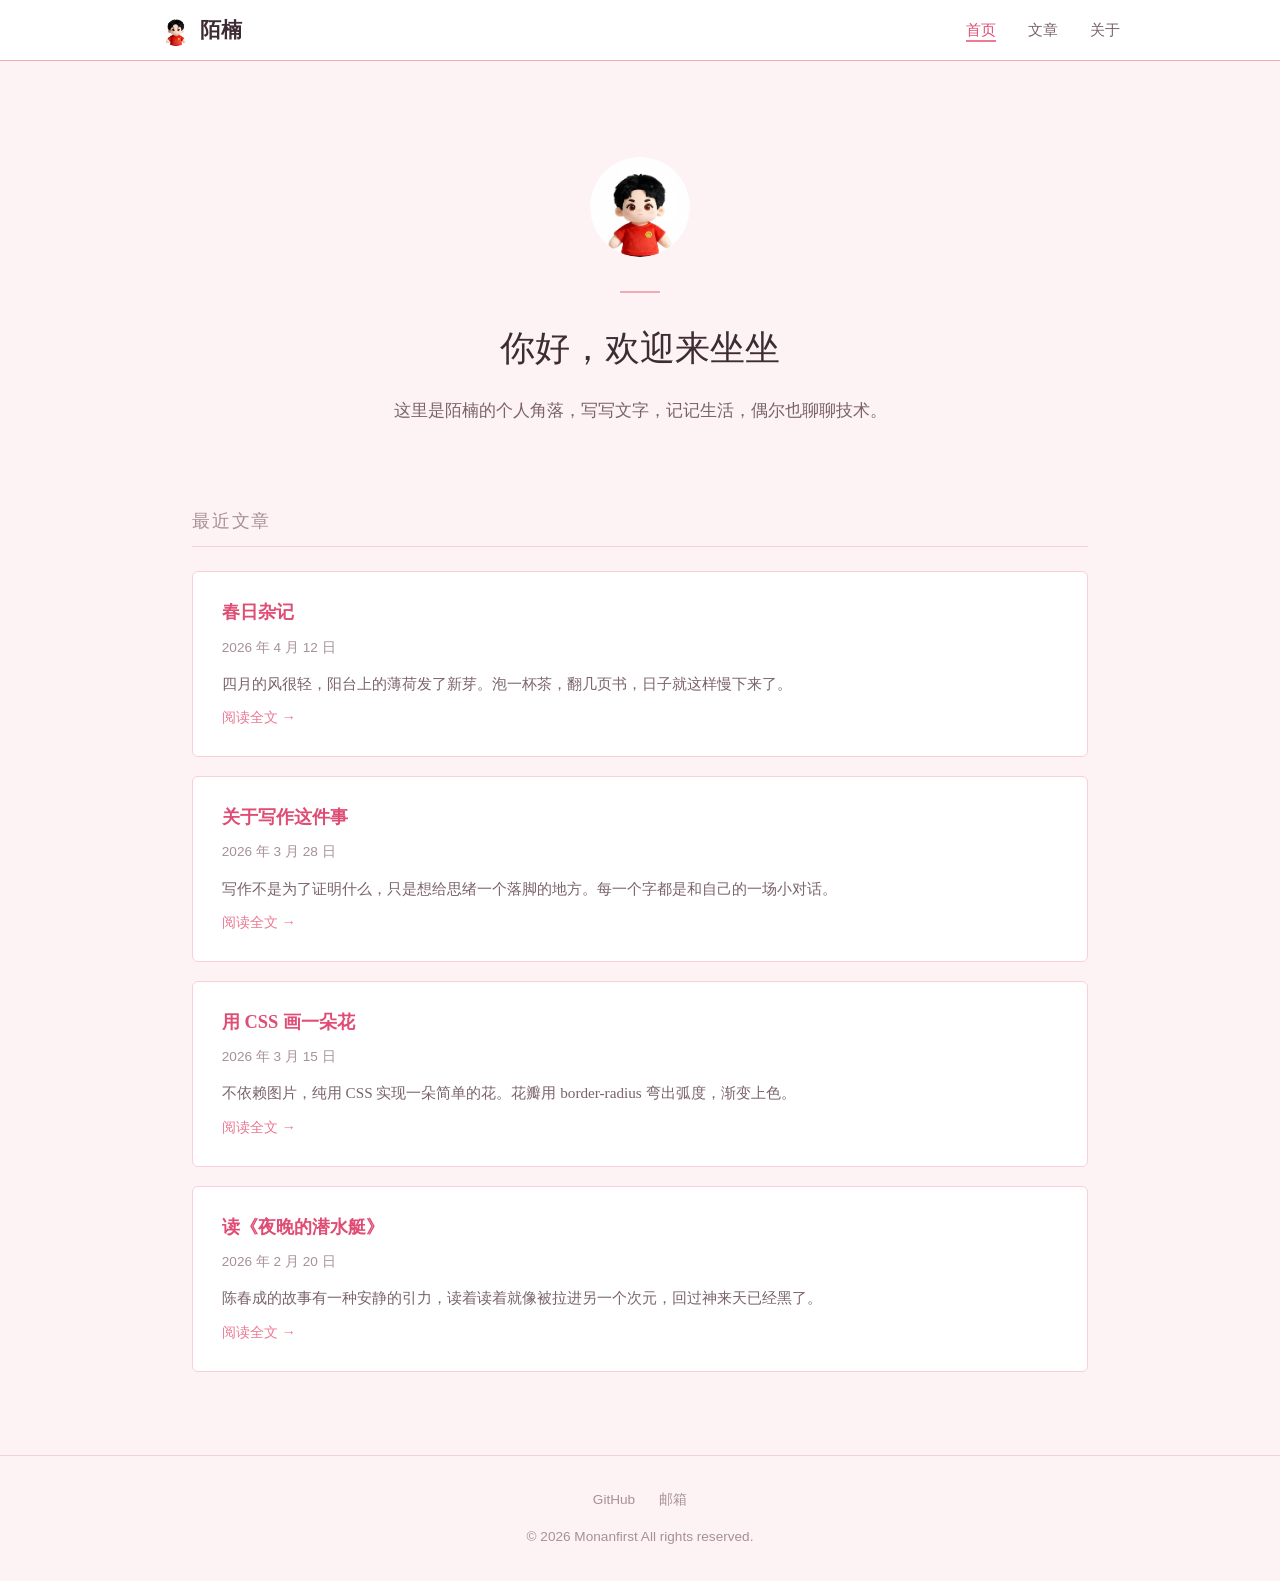
==== index.html @ 0c8dd67f "add avatar image to navbar, hero and about page" ====
<!DOCTYPE html>
<html lang="zh-CN">
<head>
  <meta charset="UTF-8">
  <meta name="viewport" content="width=device-width, initial-scale=1.0">
  <title>陌楠的博客</title>
  <link rel="stylesheet" href="css/style.css">
</head>
<body>
  <nav class="navbar">
    <div class="navbar-inner">
      <a href="index.html" class="navbar-brand"><img src="pic/touxiang.png" alt="陌楠">陌楠</a>
      <ul class="navbar-links">
        <li><a href="index.html" class="active">首页</a></li>
        <li><a href="posts.html">文章</a></li>
        <li><a href="about.html">关于</a></li>
      </ul>
    </div>
  </nav>

  <div class="container">
    <div class="hero">
      <img src="pic/touxiang.png" alt="陌楠" class="hero-avatar">
      <div class="hero-line"></div>
      <h1>你好，欢迎来坐坐</h1>
      <p>这里是陌楠的个人角落，写写文字，记记生活，偶尔也聊聊技术。</p>
    </div>

    <div class="section-title">最近文章</div>

    <a href="post1.html" class="post-card" style="display:block;">
      <h3>春日杂记</h3>
      <div class="post-meta">2026 年 4 月 12 日</div>
      <p>四月的风很轻，阳台上的薄荷发了新芽。泡一杯茶，翻几页书，日子就这样慢下来了。</p>
      <span class="read-more">阅读全文 →</span>
    </a>

    <a href="post2.html" class="post-card" style="display:block;">
      <h3>关于写作这件事</h3>
      <div class="post-meta">2026 年 3 月 28 日</div>
      <p>写作不是为了证明什么，只是想给思绪一个落脚的地方。每一个字都是和自己的一场小对话。</p>
      <span class="read-more">阅读全文 →</span>
    </a>

    <a href="post3.html" class="post-card" style="display:block;">
      <h3>用 CSS 画一朵花</h3>
      <div class="post-meta">2026 年 3 月 15 日</div>
      <p>不依赖图片，纯用 CSS 实现一朵简单的花。花瓣用 border-radius 弯出弧度，渐变上色。</p>
      <span class="read-more">阅读全文 →</span>
    </a>

    <a href="post4.html" class="post-card" style="display:block;">
      <h3>读《夜晚的潜水艇》</h3>
      <div class="post-meta">2026 年 2 月 20 日</div>
      <p>陈春成的故事有一种安静的引力，读着读着就像被拉进另一个次元，回过神来天已经黑了。</p>
      <span class="read-more">阅读全文 →</span>
    </a>
  </div>

  <footer class="footer">
    <div class="footer-links">
      <a href="https://github.com/monanfirst" target="_blank">GitHub</a>
      <a href="mailto:monanfirst@qq.com">邮箱</a>
    </div>
    <p>© 2026 Monanfirst All rights reserved.</p>
  </footer>
</body>
</html>
---- css/style.css ----
/* 基础重置 */
* {
  margin: 0;
  padding: 0;
  box-sizing: border-box;
}

:root {
  --pink-50: #fdf2f4;
  --pink-100: #fce7eb;
  --pink-200: #f9d0d9;
  --pink-300: #f4a9b8;
  --pink-400: #ec7a94;
  --pink-500: #df4d74;
  --pink-600: #cc2a5e;
  --text-primary: #3d2c33;
  --text-secondary: #7a636b;
  --text-light: #a89099;
  --bg-main: #fdf2f4;
  --bg-card: #ffffff;
  --border-color: #f4a9b8;
}

body {
  font-family: 'Georgia', 'Noto Serif SC', serif;
  background-color: var(--bg-main);
  color: var(--text-primary);
  line-height: 1.8;
  min-height: 100vh;
}

a {
  color: var(--pink-500);
  text-decoration: none;
  transition: color 0.2s;
}

a:hover {
  color: var(--pink-600);
}

/* 导航栏 */
.navbar {
  background: var(--bg-card);
  border-bottom: 1px solid var(--border-color);
  padding: 0 2rem;
  position: sticky;
  top: 0;
  z-index: 100;
}

.navbar-inner {
  max-width: 960px;
  margin: 0 auto;
  display: flex;
  justify-content: space-between;
  align-items: center;
  height: 60px;
}

.navbar-brand {
  font-size: 1.3rem;
  font-weight: bold;
  color: var(--text-primary);
  letter-spacing: 0.02em;
  display: flex;
  align-items: center;
  gap: 8px;
}

.navbar-brand img {
  width: 32px;
  height: 32px;
  border-radius: 50%;
  object-fit: cover;
}

.navbar-brand:hover {
  color: var(--pink-500);
}

.navbar-links {
  display: flex;
  gap: 2rem;
  list-style: none;
}

.navbar-links a {
  color: var(--text-secondary);
  font-size: 0.95rem;
  font-family: -apple-system, 'Segoe UI', sans-serif;
  position: relative;
  padding-bottom: 2px;
}

.navbar-links a::after {
  content: '';
  position: absolute;
  bottom: -2px;
  left: 0;
  width: 0;
  height: 1.5px;
  background: var(--pink-400);
  transition: width 0.25s;
}

.navbar-links a:hover::after,
.navbar-links a.active::after {
  width: 100%;
}

.navbar-links a.active {
  color: var(--pink-500);
}

/* 主内容区 */
.container {
  max-width: 960px;
  margin: 0 auto;
  padding: 2rem;
}

/* 首页 Hero */
.hero {
  text-align: center;
  padding: 4rem 1rem 3rem;
}

.hero h1 {
  font-size: 2.2rem;
  color: var(--text-primary);
  margin-bottom: 1rem;
  font-weight: normal;
}

.hero p {
  font-size: 1.05rem;
  color: var(--text-secondary);
  max-width: 520px;
  margin: 0 auto 2rem;
}

.hero-line {
  width: 40px;
  height: 2px;
  background: var(--pink-300);
  margin: 0 auto 1.5rem;
}

.hero-avatar {
  width: 100px;
  height: 100px;
  border-radius: 50%;
  object-fit: cover;
  margin-bottom: 1.5rem;
}

/* 文章卡片 */
.section-title {
  font-size: 1.1rem;
  color: var(--text-light);
  font-family: -apple-system, 'Segoe UI', sans-serif;
  text-transform: uppercase;
  letter-spacing: 0.1em;
  margin-bottom: 1.5rem;
  padding-bottom: 0.5rem;
  border-bottom: 1px solid var(--pink-200);
}

.post-card {
  background: var(--bg-card);
  border: 1px solid var(--pink-200);
  border-radius: 6px;
  padding: 1.5rem 1.8rem;
  margin-bottom: 1.2rem;
  transition: border-color 0.2s, box-shadow 0.2s;
}

.post-card:hover {
  border-color: var(--pink-300);
  box-shadow: 0 2px 12px rgba(236, 122, 148, 0.1);
}

.post-card h3 {
  font-size: 1.15rem;
  margin-bottom: 0.4rem;
}

.post-card h3 a {
  color: var(--text-primary);
}

.post-card h3 a:hover {
  color: var(--pink-500);
}

.post-meta {
  font-size: 0.85rem;
  color: var(--text-light);
  font-family: -apple-system, 'Segoe UI', sans-serif;
  margin-bottom: 0.6rem;
}

.post-card p {
  font-size: 0.95rem;
  color: var(--text-secondary);
}

.read-more {
  display: inline-block;
  margin-top: 0.5rem;
  font-size: 0.88rem;
  font-family: -apple-system, 'Segoe UI', sans-serif;
  color: var(--pink-400);
}

/* 文章详情页 */
.article-header {
  padding: 3rem 0 2rem;
  border-bottom: 1px solid var(--pink-200);
  margin-bottom: 2rem;
}

.article-header h1 {
  font-size: 1.9rem;
  font-weight: normal;
  margin-bottom: 0.6rem;
}

.article-content {
  max-width: 680px;
  margin: 0 auto;
  padding-bottom: 3rem;
}

.article-content h2 {
  font-size: 1.35rem;
  margin: 2rem 0 0.8rem;
  font-weight: normal;
  color: var(--pink-600);
}

.article-content p {
  margin-bottom: 1.2rem;
  font-size: 1rem;
  color: var(--text-secondary);
}

.article-content blockquote {
  border-left: 3px solid var(--pink-300);
  padding: 0.5rem 1.2rem;
  margin: 1.5rem 0;
  color: var(--text-secondary);
  background: var(--pink-50);
  border-radius: 0 4px 4px 0;
}

.article-content code {
  background: var(--pink-100);
  padding: 2px 6px;
  border-radius: 3px;
  font-size: 0.9em;
}

.article-content ul, .article-content ol {
  margin: 1rem 0 1.2rem 1.5rem;
  color: var(--text-secondary);
}

.article-content li {
  margin-bottom: 0.4rem;
}

.article-nav {
  display: flex;
  justify-content: space-between;
  padding-top: 2rem;
  border-top: 1px solid var(--pink-200);
  font-family: -apple-system, 'Segoe UI', sans-serif;
  font-size: 0.9rem;
}

/* 关于页 */
.about-header {
  text-align: center;
  padding: 3rem 0 2rem;
}

.about-avatar {
  width: 120px;
  height: 120px;
  border-radius: 50%;
  object-fit: cover;
  margin: 0 auto 1.5rem;
  display: block;
}

.about-header h1 {
  font-size: 1.8rem;
  font-weight: normal;
  margin-bottom: 0.5rem;
}

.about-header p {
  color: var(--text-secondary);
  font-size: 1rem;
}

.about-content {
  max-width: 600px;
  margin: 0 auto;
}

.about-section {
  margin-bottom: 2.5rem;
}

.about-section h2 {
  font-size: 1.15rem;
  color: var(--pink-500);
  margin-bottom: 0.8rem;
  font-weight: normal;
}

.about-section p {
  color: var(--text-secondary);
  font-size: 0.98rem;
  margin-bottom: 0.6rem;
}

.about-tags {
  display: flex;
  flex-wrap: wrap;
  gap: 0.5rem;
}

.tag {
  display: inline-block;
  padding: 4px 14px;
  background: var(--pink-100);
  color: var(--pink-600);
  border-radius: 20px;
  font-size: 0.85rem;
  font-family: -apple-system, 'Segoe UI', sans-serif;
}

/* 页脚 */
.footer {
  text-align: center;
  padding: 2rem;
  color: var(--text-light);
  font-size: 0.85rem;
  font-family: -apple-system, 'Segoe UI', sans-serif;
  border-top: 1px solid var(--pink-200);
  margin-top: 2rem;
}

.footer a {
  color: var(--text-light);
}

.footer a:hover {
  color: var(--pink-400);
}

.footer-links {
  display: flex;
  justify-content: center;
  gap: 1.5rem;
  margin-bottom: 0.8rem;
}

/* 响应式 */
@media (max-width: 640px) {
  .navbar-inner {
    flex-direction: column;
    height: auto;
    padding: 0.8rem 0;
    gap: 0.5rem;
  }

  .navbar-links {
    gap: 1.2rem;
  }

  .hero h1 {
    font-size: 1.7rem;
  }

  .container {
    padding: 1.2rem;
  }

  .article-nav {
    flex-direction: column;
    gap: 0.8rem;
  }
}
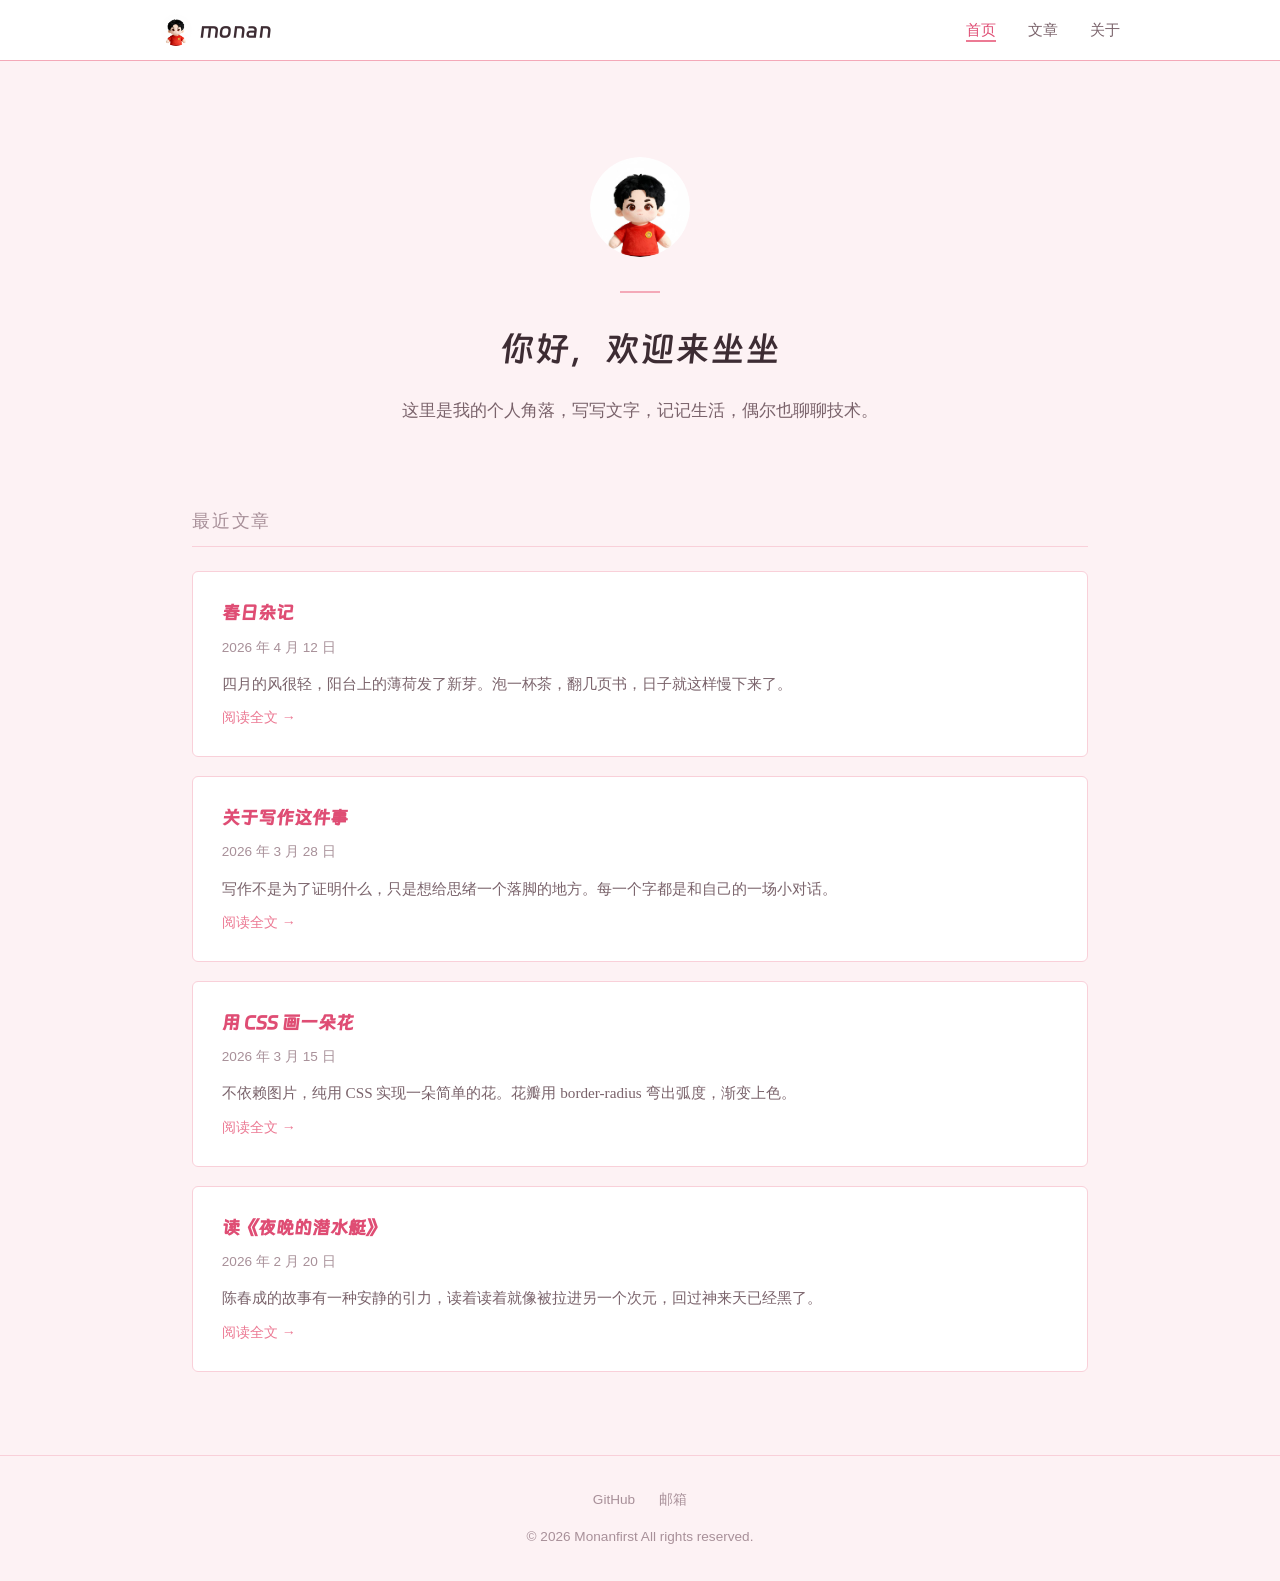
==== commit f1cab1e3: "add DingTalk Progress font for site titles" ====
--- a/index.html
+++ b/index.html
@@ -9,7 +9,7 @@
 <body>
   <nav class="navbar">
     <div class="navbar-inner">
-      <a href="index.html" class="navbar-brand"><img src="pic/touxiang.png" alt="陌楠">陌楠</a>
+      <a href="index.html" class="navbar-brand"><img src="pic/touxiang.png" alt="你看啥">monan</a>
       <ul class="navbar-links">
         <li><a href="index.html" class="active">首页</a></li>
         <li><a href="posts.html">文章</a></li>
@@ -20,10 +20,10 @@
 
   <div class="container">
     <div class="hero">
-      <img src="pic/touxiang.png" alt="陌楠" class="hero-avatar">
+      <img src="pic/touxiang.png" alt=" " class="hero-avatar">
       <div class="hero-line"></div>
       <h1>你好，欢迎来坐坐</h1>
-      <p>这里是陌楠的个人角落，写写文字，记记生活，偶尔也聊聊技术。</p>
+      <p>这里是我的个人角落，写写文字，记记生活，偶尔也聊聊技术。</p>
     </div>
 
     <div class="section-title">最近文章</div>
--- a/css/style.css
+++ b/css/style.css
@@ -1,3 +1,12 @@
+/* 自定义字体 */
+@font-face {
+  font-family: 'DingTalk';
+  src: url('../zt/dingdingjinbuti.ttf') format('truetype');
+  font-weight: normal;
+  font-style: normal;
+  font-display: swap;
+}
+
 /* 基础重置 */
 * {
   margin: 0;
@@ -59,8 +68,8 @@
 }
 
 .navbar-brand {
+  font-family: 'DingTalk', 'Georgia', 'Noto Serif SC', serif;
   font-size: 1.3rem;
-  font-weight: bold;
   color: var(--text-primary);
   letter-spacing: 0.02em;
   display: flex;
@@ -127,6 +136,7 @@
 }
 
 .hero h1 {
+  font-family: 'DingTalk', 'Georgia', 'Noto Serif SC', serif;
   font-size: 2.2rem;
   color: var(--text-primary);
   margin-bottom: 1rem;
@@ -182,6 +192,7 @@
 }
 
 .post-card h3 {
+  font-family: 'DingTalk', 'Georgia', 'Noto Serif SC', serif;
   font-size: 1.15rem;
   margin-bottom: 0.4rem;
 }
@@ -222,6 +233,7 @@
 }
 
 .article-header h1 {
+  font-family: 'DingTalk', 'Georgia', 'Noto Serif SC', serif;
   font-size: 1.9rem;
   font-weight: normal;
   margin-bottom: 0.6rem;
@@ -234,6 +246,7 @@
 }
 
 .article-content h2 {
+  font-family: 'DingTalk', 'Georgia', 'Noto Serif SC', serif;
   font-size: 1.35rem;
   margin: 2rem 0 0.8rem;
   font-weight: normal;
@@ -296,6 +309,7 @@
 }
 
 .about-header h1 {
+  font-family: 'DingTalk', 'Georgia', 'Noto Serif SC', serif;
   font-size: 1.8rem;
   font-weight: normal;
   margin-bottom: 0.5rem;
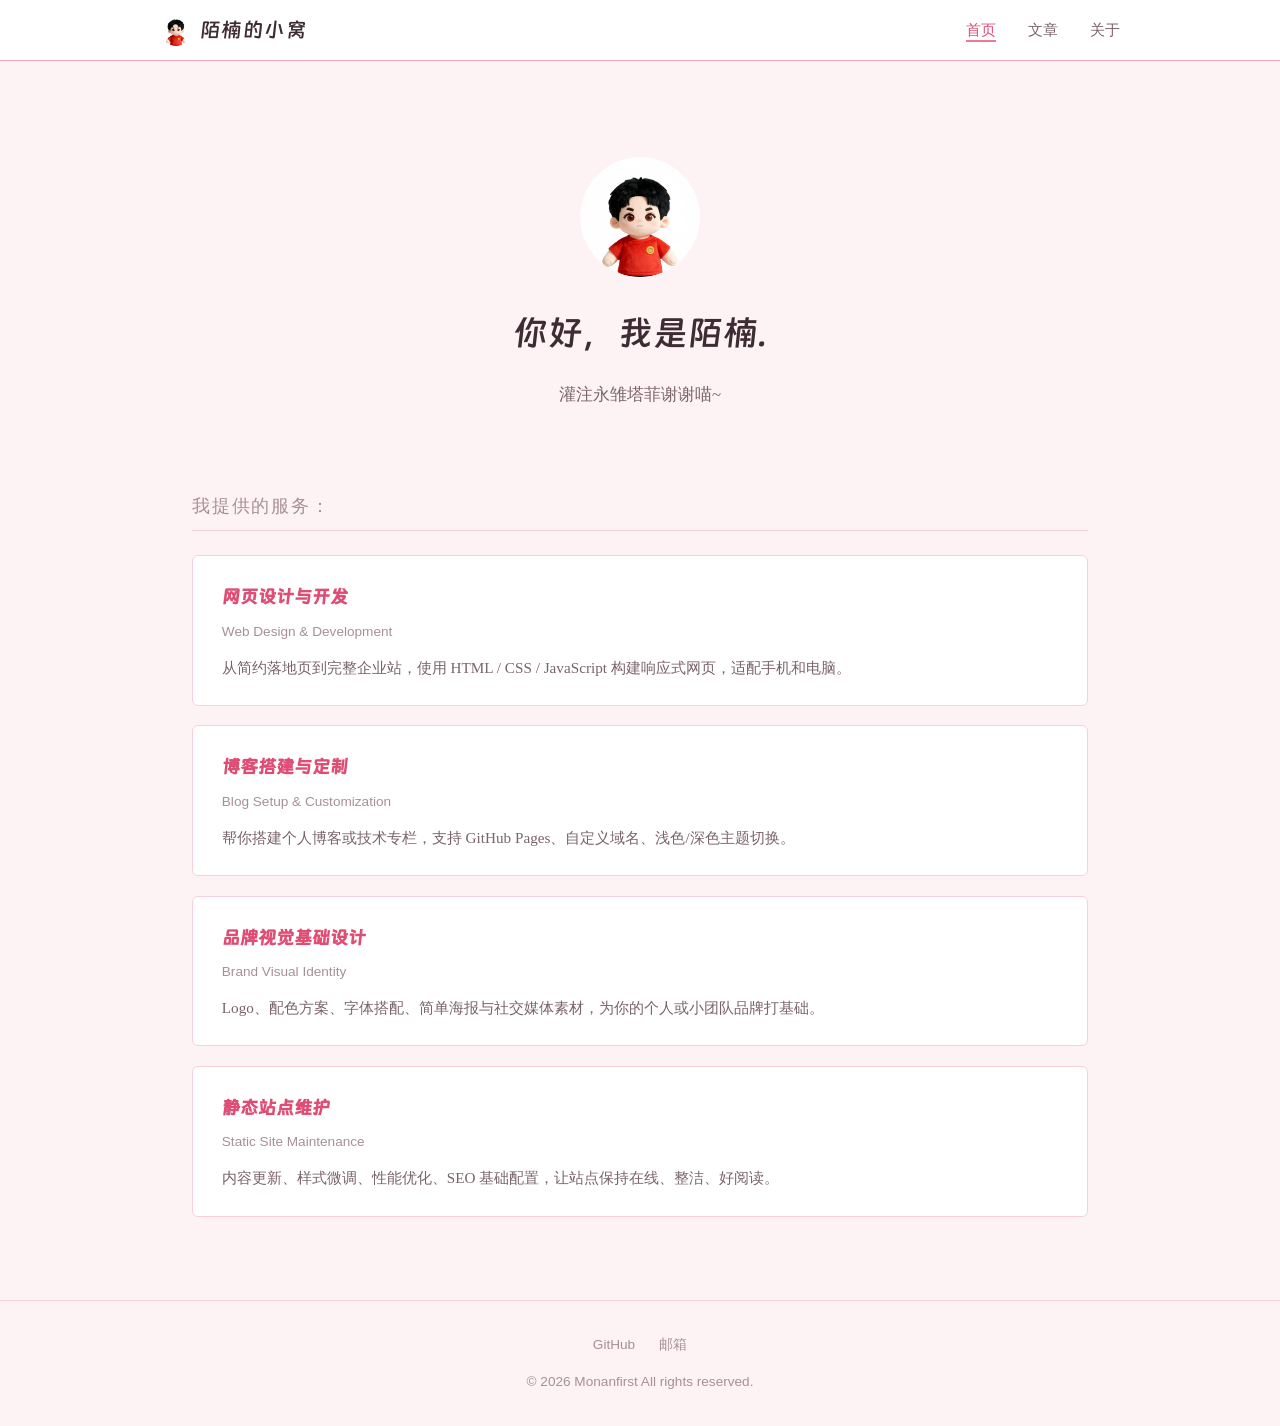
==== commit 1ce0a759: "change homepage from blog index to services page" ====
--- a/index.html
+++ b/index.html
@@ -9,7 +9,7 @@
 <body>
   <nav class="navbar">
     <div class="navbar-inner">
-      <a href="index.html" class="navbar-brand"><img src="pic/touxiang.png" alt="你看啥">monan</a>
+      <a href="index.html" class="navbar-brand"><img src="pic/touxiang.png" alt="你看啥">陌楠的小窝</a>
       <ul class="navbar-links">
         <li><a href="index.html" class="active">首页</a></li>
         <li><a href="posts.html">文章</a></li>
@@ -18,42 +18,37 @@
     </div>
   </nav>
 
-  <div class="container">
+   <div class="container">
     <div class="hero">
-      <img src="pic/touxiang.png" alt=" " class="hero-avatar">
-      <div class="hero-line"></div>
-      <h1>你好，欢迎来坐坐</h1>
-      <p>这里是我的个人角落，写写文字，记记生活，偶尔也聊聊技术。</p>
+     <img src="pic/touxiang.png" alt="陌楠" class="about-avatar">
+      <h1>你好，我是陌楠.</h1>
+      <p>灌注永雏塔菲谢谢喵~</p>
     </div>
 
-    <div class="section-title">最近文章</div>
+    <div class="section-title">我提供的服务：</div>
 
-    <a href="post1.html" class="post-card" style="display:block;">
-      <h3>春日杂记</h3>
-      <div class="post-meta">2026 年 4 月 12 日</div>
-      <p>四月的风很轻，阳台上的薄荷发了新芽。泡一杯茶，翻几页书，日子就这样慢下来了。</p>
-      <span class="read-more">阅读全文 →</span>
+    <a class="post-card" style="display:block;">
+      <h3>网页设计与开发</h3>
+      <div class="post-meta">Web Design & Development</div>
+      <p>从简约落地页到完整企业站，使用 HTML / CSS / JavaScript 构建响应式网页，适配手机和电脑。</p>
     </a>
 
-    <a href="post2.html" class="post-card" style="display:block;">
-      <h3>关于写作这件事</h3>
-      <div class="post-meta">2026 年 3 月 28 日</div>
-      <p>写作不是为了证明什么，只是想给思绪一个落脚的地方。每一个字都是和自己的一场小对话。</p>
-      <span class="read-more">阅读全文 →</span>
+    <a class="post-card" style="display:block;">
+      <h3>博客搭建与定制</h3>
+      <div class="post-meta">Blog Setup & Customization</div>
+      <p>帮你搭建个人博客或技术专栏，支持 GitHub Pages、自定义域名、浅色/深色主题切换。</p>
     </a>
 
-    <a href="post3.html" class="post-card" style="display:block;">
-      <h3>用 CSS 画一朵花</h3>
-      <div class="post-meta">2026 年 3 月 15 日</div>
-      <p>不依赖图片，纯用 CSS 实现一朵简单的花。花瓣用 border-radius 弯出弧度，渐变上色。</p>
-      <span class="read-more">阅读全文 →</span>
+    <a class="post-card" style="display:block;">
+      <h3>品牌视觉基础设计</h3>
+      <div class="post-meta">Brand Visual Identity</div>
+      <p>Logo、配色方案、字体搭配、简单海报与社交媒体素材，为你的个人或小团队品牌打基础。</p>
     </a>
 
-    <a href="post4.html" class="post-card" style="display:block;">
-      <h3>读《夜晚的潜水艇》</h3>
-      <div class="post-meta">2026 年 2 月 20 日</div>
-      <p>陈春成的故事有一种安静的引力，读着读着就像被拉进另一个次元，回过神来天已经黑了。</p>
-      <span class="read-more">阅读全文 →</span>
+    <a class="post-card" style="display:block;">
+      <h3>静态站点维护</h3>
+      <div class="post-meta">Static Site Maintenance</div>
+      <p>内容更新、样式微调、性能优化、SEO 基础配置，让站点保持在线、整洁、好阅读。</p>
     </a>
   </div>
 
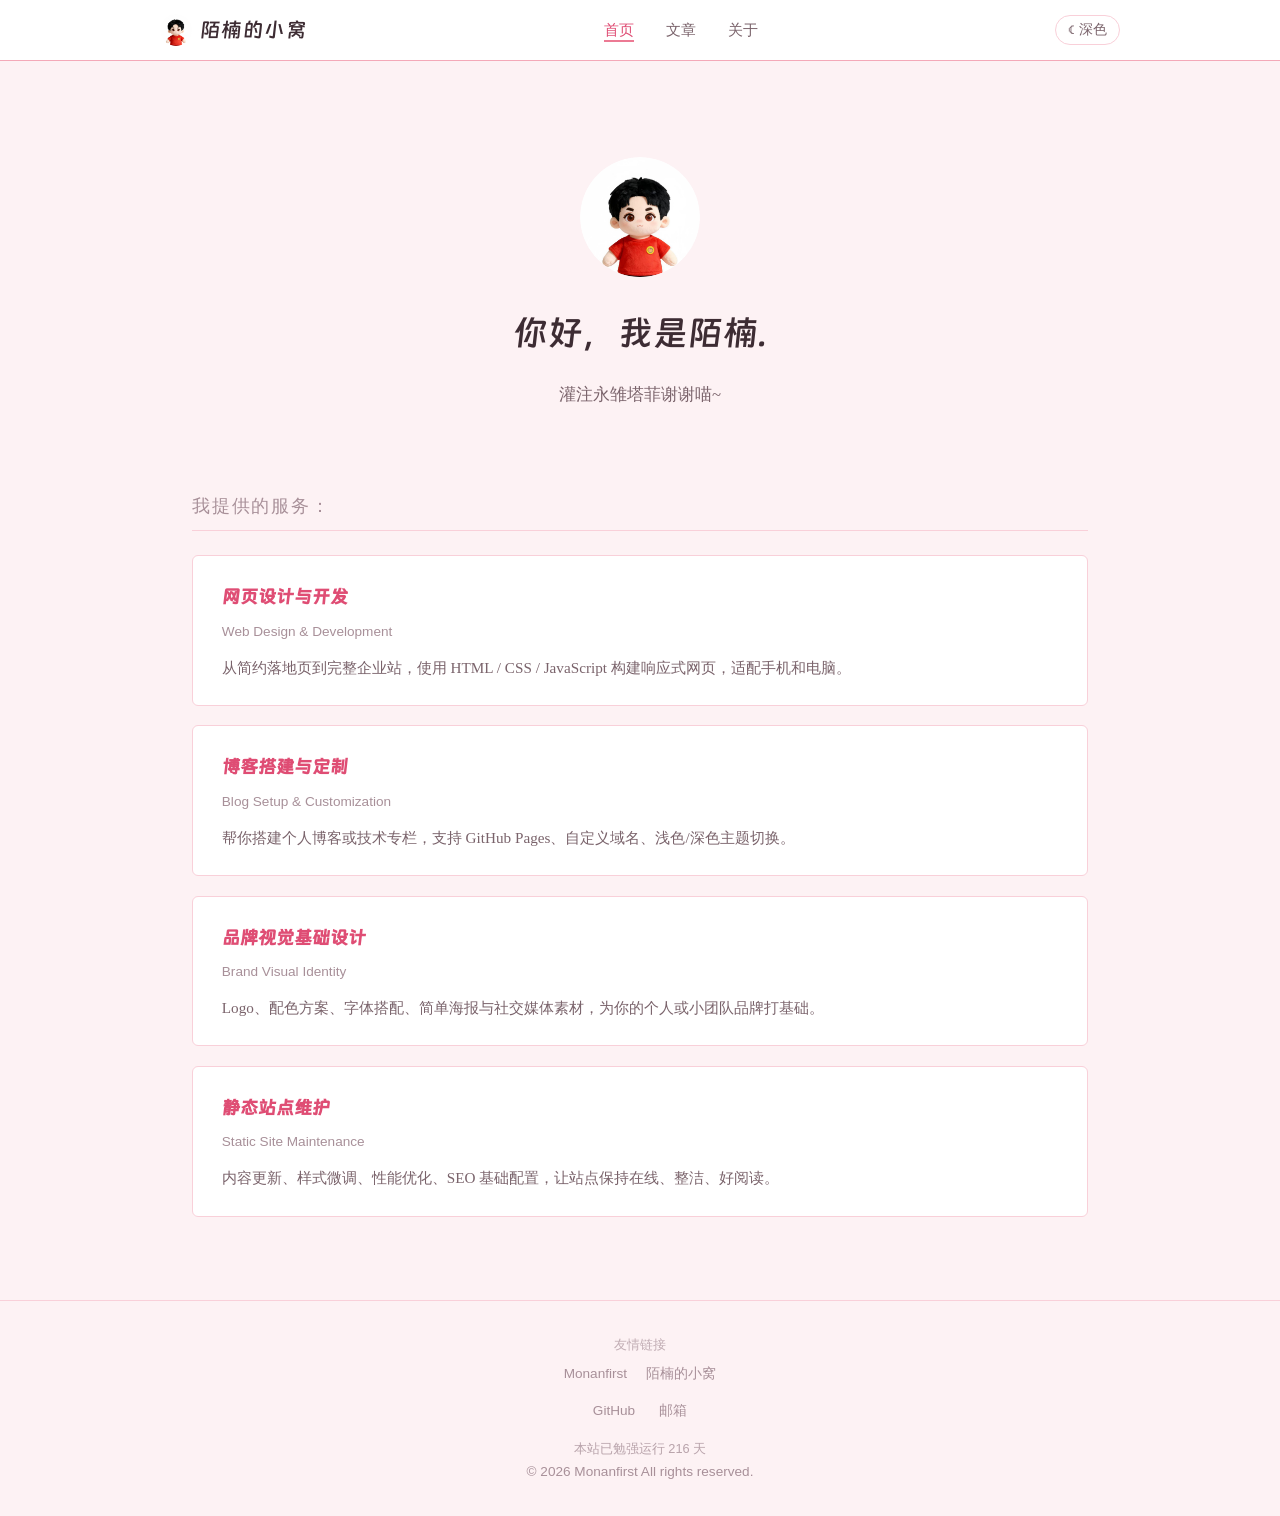
==== commit ed89bdd7: "add dark mode toggle, friend links, site running days counter" ====
--- a/index.html
+++ b/index.html
@@ -15,6 +15,7 @@
         <li><a href="posts.html">文章</a></li>
         <li><a href="about.html">关于</a></li>
       </ul>
+      <button class="dark-toggle" id="darkToggle">☾ 深色</button>
     </div>
   </nav>
 
@@ -53,11 +54,18 @@
   </div>
 
   <footer class="footer">
+    <div class="friend-title">友情链接</div>
+    <div class="friend-links">
+      <a href="https://github.com/monanfirst" target="_blank">Monanfirst</a>
+      <a href="https://monanfirst.github.io" target="_blank">陌楠的小窝</a>
+    </div>
     <div class="footer-links">
       <a href="https://github.com/monanfirst" target="_blank">GitHub</a>
       <a href="mailto:monanfirst@qq.com">邮箱</a>
     </div>
+    <div class="site-days" id="siteDays"></div>
     <p>© 2026 Monanfirst All rights reserved.</p>
   </footer>
+  <script src="js/script.js" defer></script>
 </body>
 </html>
--- a/css/style.css
+++ b/css/style.css
@@ -28,6 +28,27 @@
   --bg-main: #fdf2f4;
   --bg-card: #ffffff;
   --border-color: #f4a9b8;
+  --bg-code: #fce7eb;
+  --shadow-card: rgba(236, 122, 148, 0.1);
+}
+
+/* 深色模式 */
+.dark-mode {
+  --pink-50: #2a1a1f;
+  --pink-100: #3d2430;
+  --pink-200: #5a3545;
+  --pink-300: #c27e8e;
+  --pink-400: #e08a9c;
+  --pink-500: #f09dae;
+  --pink-600: #f5b0c0;
+  --text-primary: #e8d5db;
+  --text-secondary: #c4a6b0;
+  --text-light: #a07f8a;
+  --bg-main: #1a1014;
+  --bg-card: #26181e;
+  --border-color: #5a3545;
+  --bg-code: #3d2430;
+  --shadow-card: rgba(236, 122, 148, 0.05);
 }
 
 body {
@@ -122,6 +143,25 @@
   color: var(--pink-500);
 }
 
+/* 深色模式切换按钮 */
+.dark-toggle {
+  background: none;
+  border: 1px solid var(--pink-200);
+  border-radius: 20px;
+  padding: 3px 12px;
+  cursor: pointer;
+  font-size: 0.85rem;
+  font-family: -apple-system, 'Segoe UI', sans-serif;
+  color: var(--text-secondary);
+  transition: background 0.2s, color 0.2s;
+  line-height: 1.6;
+}
+
+.dark-toggle:hover {
+  background: var(--pink-100);
+  color: var(--pink-500);
+}
+
 /* 主内容区 */
 .container {
   max-width: 960px;
@@ -188,7 +228,7 @@
 
 .post-card:hover {
   border-color: var(--pink-300);
-  box-shadow: 0 2px 12px rgba(236, 122, 148, 0.1);
+  box-shadow: 0 2px 12px var(--shadow-card);
 }
 
 .post-card h3 {
@@ -264,12 +304,12 @@
   padding: 0.5rem 1.2rem;
   margin: 1.5rem 0;
   color: var(--text-secondary);
-  background: var(--pink-50);
+  background: var(--bg-code);
   border-radius: 0 4px 4px 0;
 }
 
 .article-content code {
-  background: var(--pink-100);
+  background: var(--bg-code);
   padding: 2px 6px;
   border-radius: 3px;
   font-size: 0.9em;
@@ -352,7 +392,7 @@
   display: inline-block;
   padding: 4px 14px;
   background: var(--pink-100);
-  color: var(--pink-600);
+  color: var(--pink-500);
   border-radius: 20px;
   font-size: 0.85rem;
   font-family: -apple-system, 'Segoe UI', sans-serif;
@@ -382,6 +422,37 @@
   justify-content: center;
   gap: 1.5rem;
   margin-bottom: 0.8rem;
+}
+
+.friend-links {
+  display: flex;
+  justify-content: center;
+  gap: 1.2rem;
+  margin-bottom: 0.8rem;
+  flex-wrap: wrap;
+}
+
+.friend-links a {
+  color: var(--text-light);
+  font-size: 0.85rem;
+}
+
+.friend-links a:hover {
+  color: var(--pink-400);
+}
+
+.friend-title {
+  font-size: 0.8rem;
+  color: var(--text-light);
+  margin-bottom: 0.4rem;
+  opacity: 0.7;
+}
+
+.site-days {
+  font-size: 0.8rem;
+  color: var(--text-light);
+  margin-top: 0.4rem;
+  opacity: 0.8;
 }
 
 /* 响应式 */
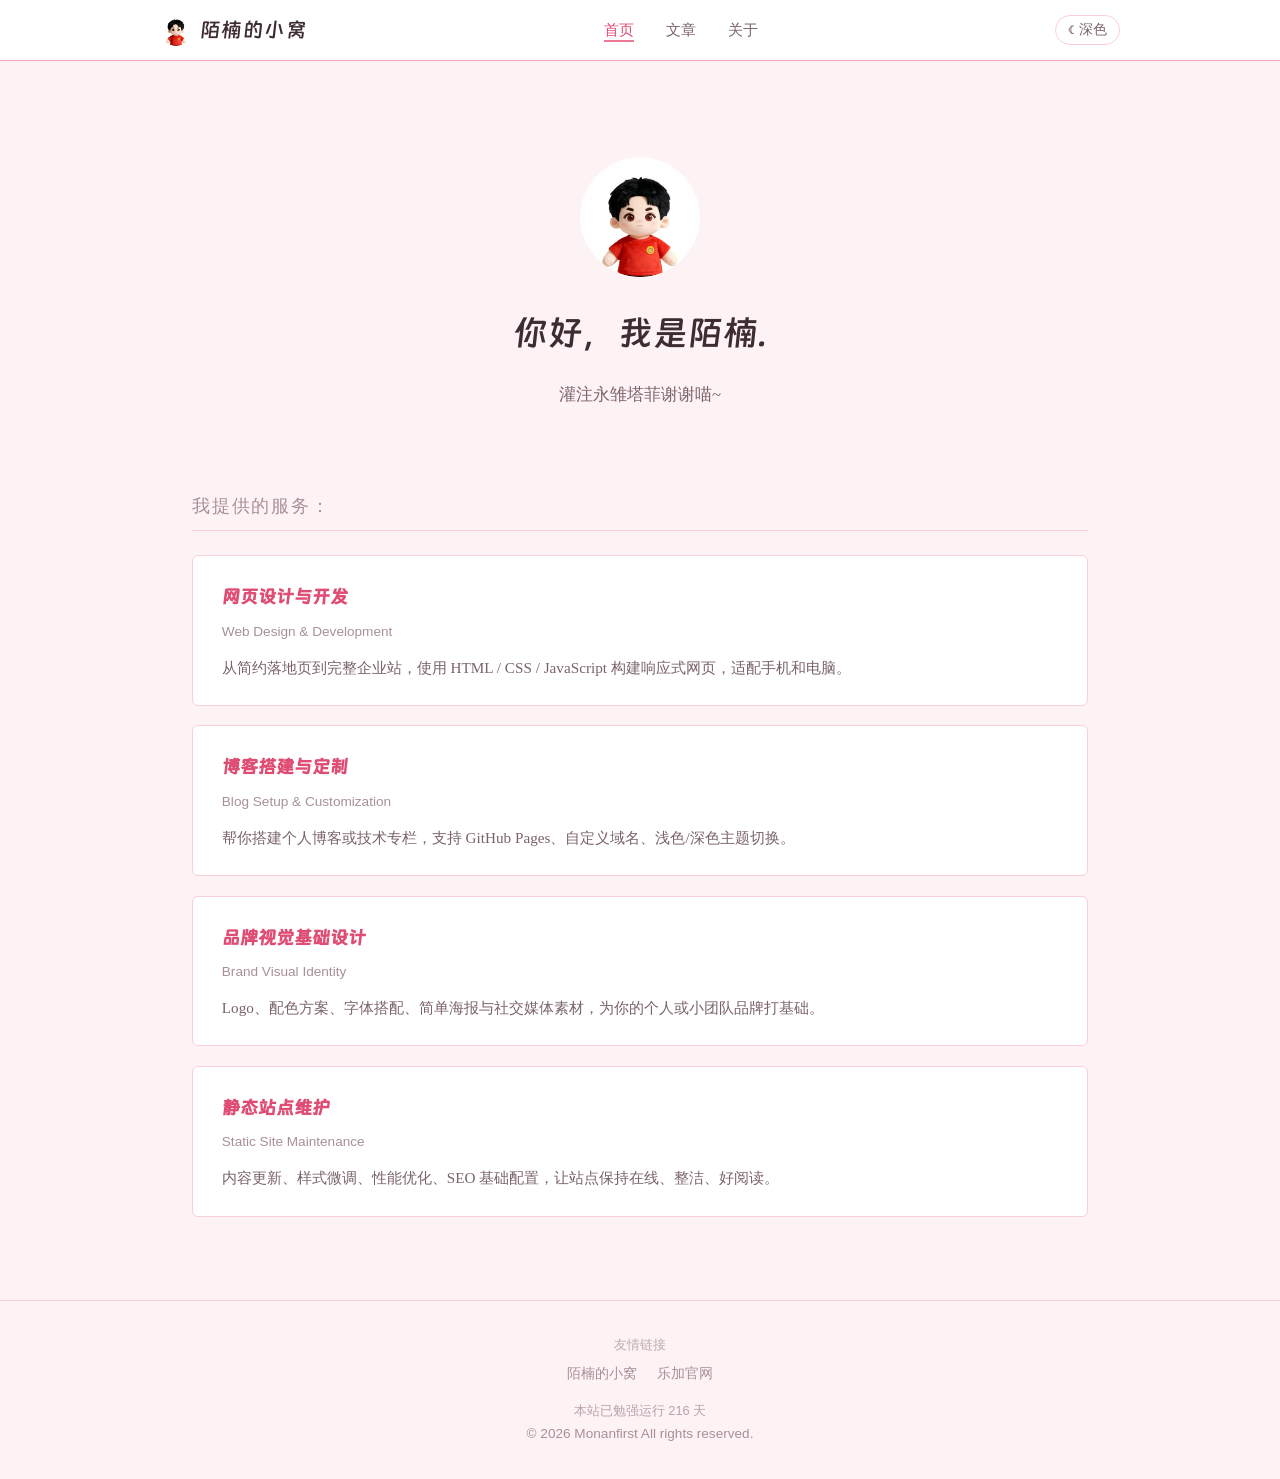
==== commit fb0a0d98: "dark mode: change pink bg to pure black" ====
--- a/index.html
+++ b/index.html
@@ -55,16 +55,18 @@
 
   <footer class="footer">
     <div class="friend-title">友情链接</div>
-    <div class="friend-links">
-      <a href="https://github.com/monanfirst" target="_blank">Monanfirst</a>
-      <a href="https://monanfirst.github.io" target="_blank">陌楠的小窝</a>
+    <div class="friend-links">  
+    <a href="https://monanfirst.github.io" target="_blank">陌楠的小窝</a>
+    <a href="https://lejiacmgzs.mysxl.cn" target="_blank">乐加官网</a>
+    
+   
     </div>
-    <div class="footer-links">
-      <a href="https://github.com/monanfirst" target="_blank">GitHub</a>
-      <a href="mailto:monanfirst@qq.com">邮箱</a>
+     </div>
+    <div class="site-days" id="siteDays"></div>
     </div>
-    <div class="site-days" id="siteDays"></div>
+    </div>
     <p>© 2026 Monanfirst All rights reserved.</p>
+   </div>
   </footer>
   <script src="js/script.js" defer></script>
 </body>
--- a/css/style.css
+++ b/css/style.css
@@ -34,9 +34,9 @@
 
 /* 深色模式 */
 .dark-mode {
-  --pink-50: #2a1a1f;
-  --pink-100: #3d2430;
-  --pink-200: #5a3545;
+  --pink-50: #111111;
+  --pink-100: #1a1a1a;
+  --pink-200: #2a2a2a;
   --pink-300: #c27e8e;
   --pink-400: #e08a9c;
   --pink-500: #f09dae;
@@ -44,11 +44,11 @@
   --text-primary: #e8d5db;
   --text-secondary: #c4a6b0;
   --text-light: #a07f8a;
-  --bg-main: #1a1014;
-  --bg-card: #26181e;
-  --border-color: #5a3545;
-  --bg-code: #3d2430;
-  --shadow-card: rgba(236, 122, 148, 0.05);
+  --bg-main: #000000;
+  --bg-card: #111111;
+  --border-color: #2a2a2a;
+  --bg-code: #1a1a1a;
+  --shadow-card: rgba(0, 0, 0, 0.3);
 }
 
 body {
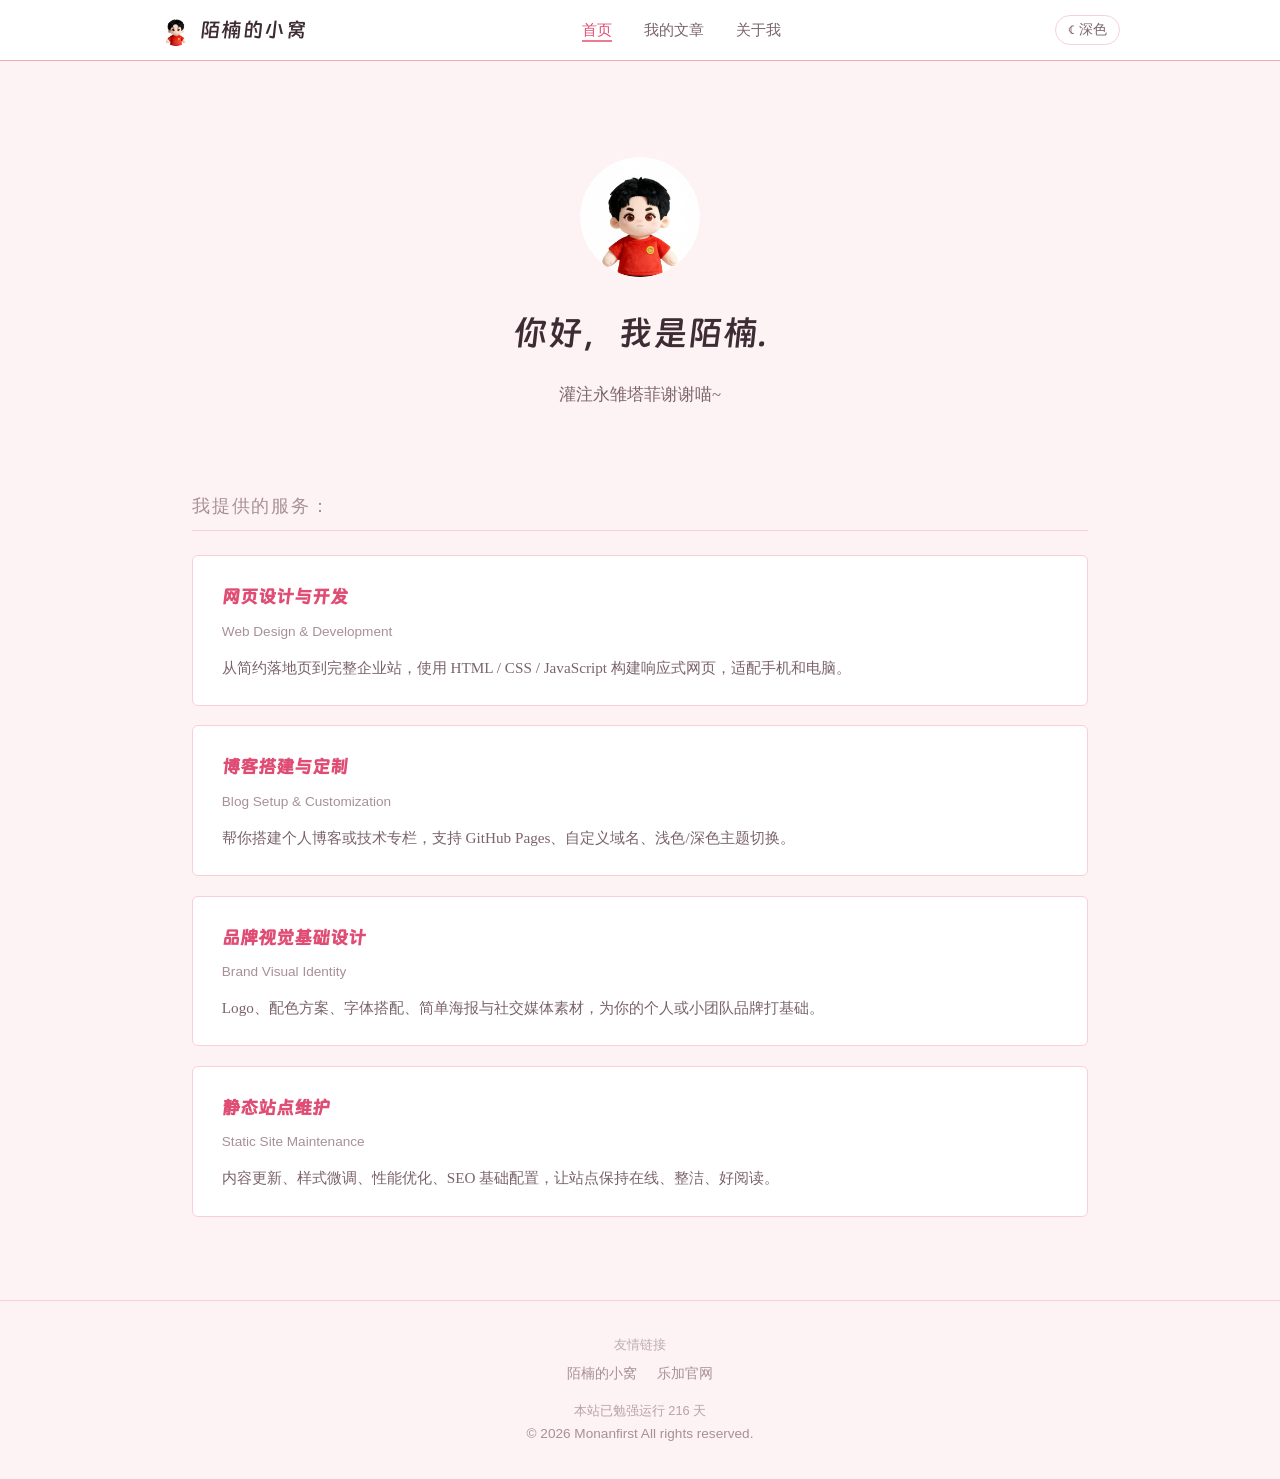
==== commit f49b7601: "apply DingTalk font to subsection titles" ====
--- a/index.html
+++ b/index.html
@@ -12,8 +12,8 @@
       <a href="index.html" class="navbar-brand"><img src="pic/touxiang.png" alt="你看啥">陌楠的小窝</a>
       <ul class="navbar-links">
         <li><a href="index.html" class="active">首页</a></li>
-        <li><a href="posts.html">文章</a></li>
-        <li><a href="about.html">关于</a></li>
+        <li><a href="posts.html">我的文章</a></li>
+        <li><a href="about.html">关于我</a></li>
       </ul>
       <button class="dark-toggle" id="darkToggle">☾ 深色</button>
     </div>
--- a/css/style.css
+++ b/css/style.css
@@ -41,9 +41,9 @@
   --pink-400: #e08a9c;
   --pink-500: #f09dae;
   --pink-600: #f5b0c0;
-  --text-primary: #e8d5db;
-  --text-secondary: #c4a6b0;
-  --text-light: #a07f8a;
+  --text-primary: #ffffff;
+  --text-secondary: #ffffff;
+  --text-light: #ffffff;
   --bg-main: #000000;
   --bg-card: #111111;
   --border-color: #2a2a2a;
@@ -207,6 +207,7 @@
 
 /* 文章卡片 */
 .section-title {
+  font-family: 'DingTalk', 'Georgia', 'Noto Serif SC', serif;
   font-size: 1.1rem;
   color: var(--text-light);
   font-family: -apple-system, 'Segoe UI', sans-serif;
@@ -370,6 +371,7 @@
 }
 
 .about-section h2 {
+  font-family: 'DingTalk', 'Georgia', 'Noto Serif SC', serif;
   font-size: 1.15rem;
   color: var(--pink-500);
   margin-bottom: 0.8rem;
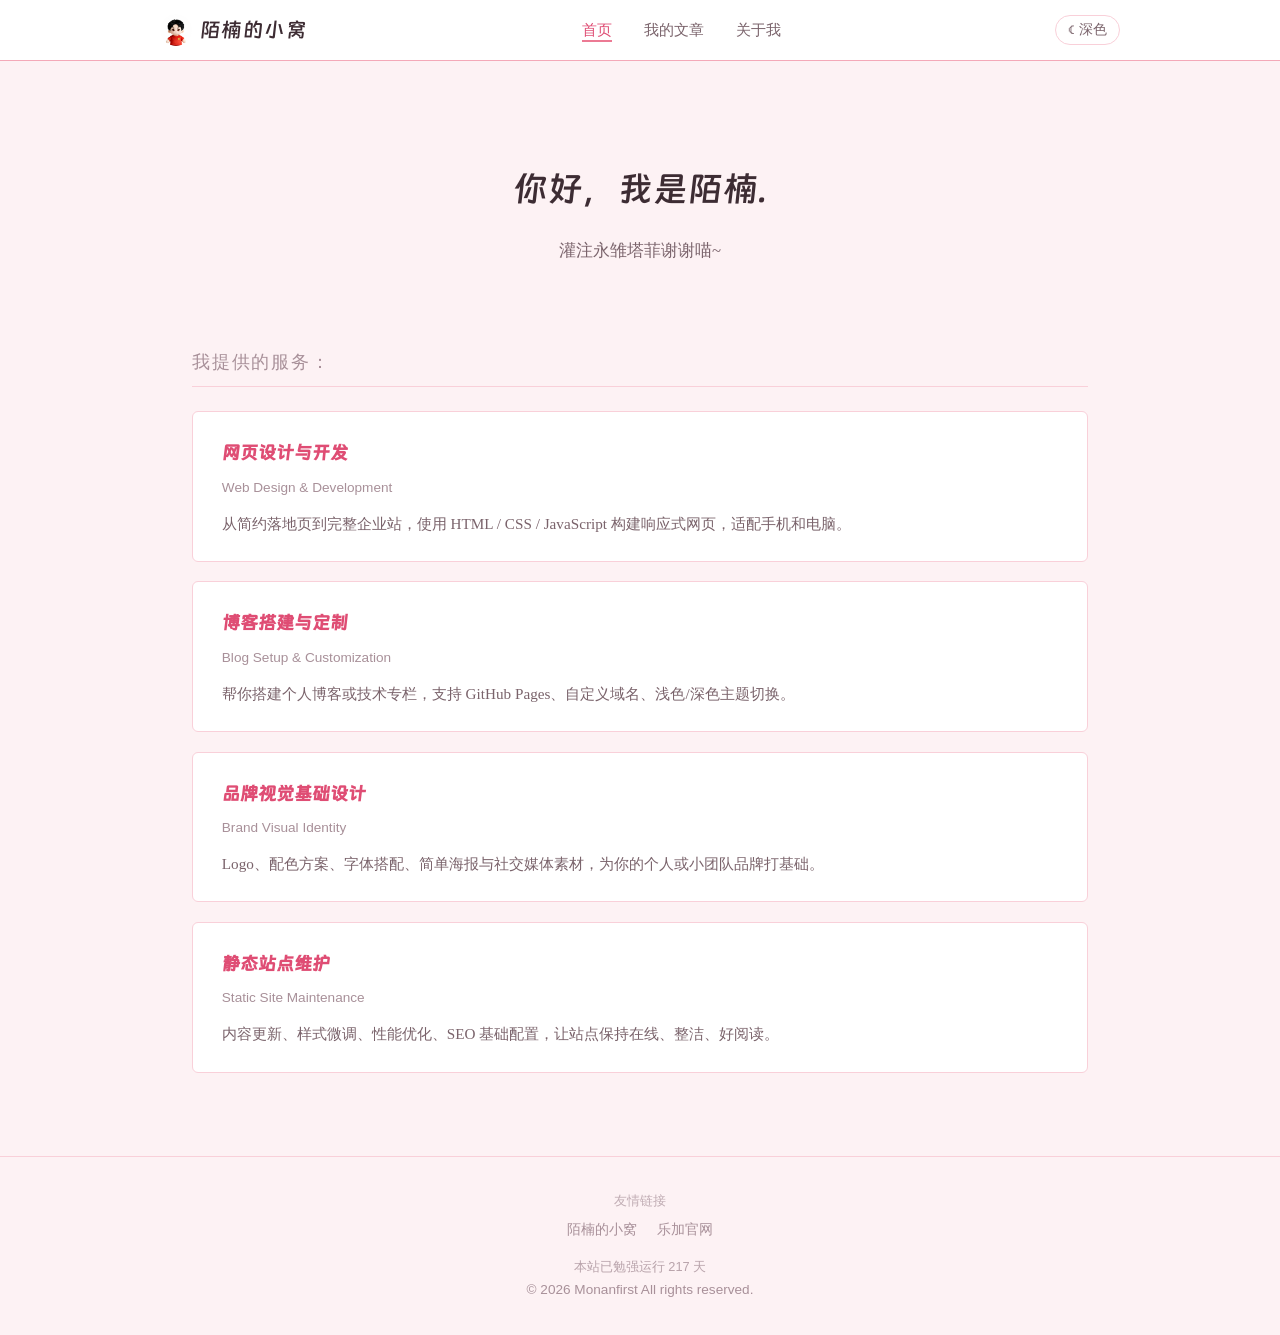
==== commit b083b05a: "change site start date to 2026-05-03" ====
--- a/index.html
+++ b/index.html
@@ -21,7 +21,7 @@
 
    <div class="container">
     <div class="hero">
-     <img src="pic/touxiang.png" alt="陌楠" class="about-avatar">
+     
       <h1>你好，我是陌楠.</h1>
       <p>灌注永雏塔菲谢谢喵~</p>
     </div>
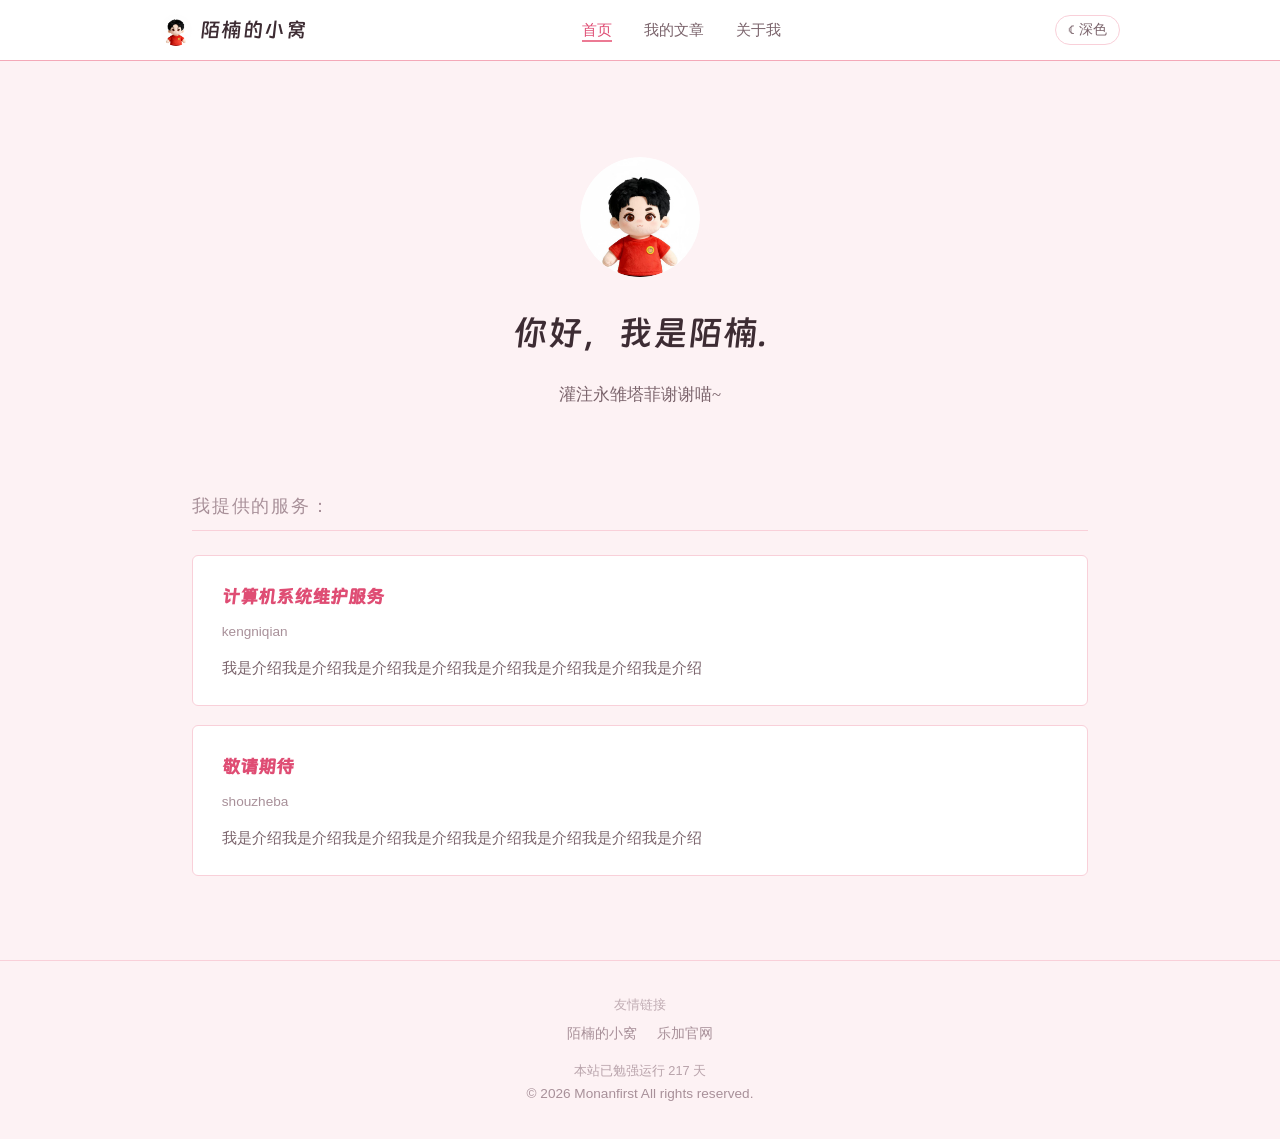
==== commit 2cc8d126: "update local changes" ====
--- a/index.html
+++ b/index.html
@@ -21,7 +21,7 @@
 
    <div class="container">
     <div class="hero">
-     
+     <img src="pic/touxiang.png" alt="陌楠" class="about-avatar">
       <h1>你好，我是陌楠.</h1>
       <p>灌注永雏塔菲谢谢喵~</p>
     </div>
@@ -29,27 +29,15 @@
     <div class="section-title">我提供的服务：</div>
 
     <a class="post-card" style="display:block;">
-      <h3>网页设计与开发</h3>
-      <div class="post-meta">Web Design & Development</div>
-      <p>从简约落地页到完整企业站，使用 HTML / CSS / JavaScript 构建响应式网页，适配手机和电脑。</p>
+      <h3>计算机系统维护服务</h3>
+      <div class="post-meta">kengniqian</div>
+      <p>我是介绍我是介绍我是介绍我是介绍我是介绍我是介绍我是介绍我是介绍</p>
     </a>
 
     <a class="post-card" style="display:block;">
-      <h3>博客搭建与定制</h3>
-      <div class="post-meta">Blog Setup & Customization</div>
-      <p>帮你搭建个人博客或技术专栏，支持 GitHub Pages、自定义域名、浅色/深色主题切换。</p>
-    </a>
-
-    <a class="post-card" style="display:block;">
-      <h3>品牌视觉基础设计</h3>
-      <div class="post-meta">Brand Visual Identity</div>
-      <p>Logo、配色方案、字体搭配、简单海报与社交媒体素材，为你的个人或小团队品牌打基础。</p>
-    </a>
-
-    <a class="post-card" style="display:block;">
-      <h3>静态站点维护</h3>
-      <div class="post-meta">Static Site Maintenance</div>
-      <p>内容更新、样式微调、性能优化、SEO 基础配置，让站点保持在线、整洁、好阅读。</p>
+      <h3>敬请期待</h3>
+      <div class="post-meta">shouzheba</div>
+      <p>我是介绍我是介绍我是介绍我是介绍我是介绍我是介绍我是介绍我是介绍</p>
     </a>
   </div>
 
